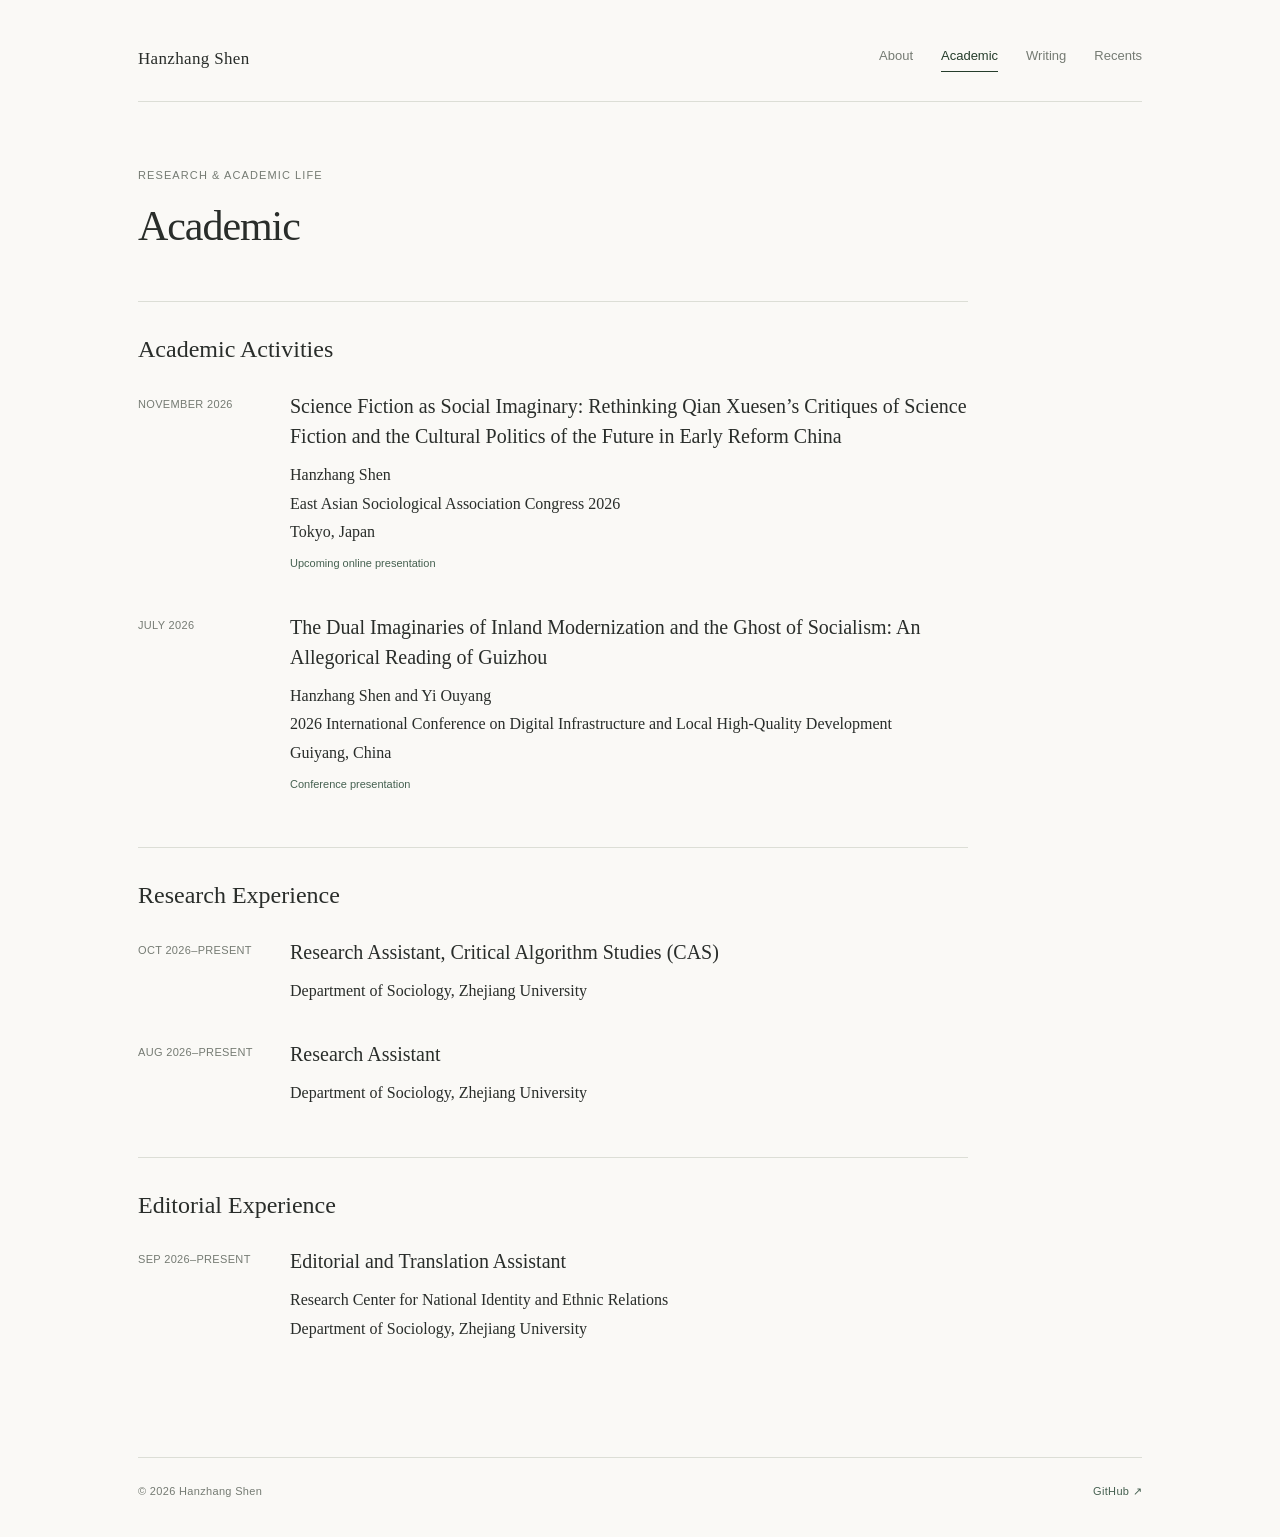
==== academic.html @ 172d1f23 "Add personal academic website with portrait, academic activities, writing and recents" ====
<!doctype html><html lang="en"><head><meta charset="utf-8"><meta name="viewport" content="width=device-width,initial-scale=1"><meta name="description" content="Hanzhang Shen — sociology undergraduate at Zhejiang University. Research, writing, and notes on modern China."><title>Academic · Hanzhang Shen</title><link rel="stylesheet" href="assets/style.css"></head><body><a class="skip" href="#main">Skip to content</a><div class="wrap"><header><a class="brand" href="index.html">Hanzhang Shen</a><nav aria-label="Main navigation"><a href="index.html">About</a><a href="academic.html" aria-current="page">Academic</a><a href="writing.html">Writing</a><a href="recents.html">Recents</a></nav></header><main id="main"><div class="content"><p class="eyebrow">Research &amp; academic life</p><h1>Academic</h1><section class="section" id="activities"><h2>Academic Activities</h2><article class="entry"><div class="meta">NOVEMBER 2026</div><div><h3>Science Fiction as Social Imaginary: Rethinking Qian Xuesen’s Critiques of Science Fiction and the Cultural Politics of the Future in Early Reform China</h3><p>Hanzhang Shen</p><p>East Asian Sociological Association Congress 2026<br>Tokyo, Japan</p><span class="tag">Upcoming online presentation</span></div></article><article class="entry"><div class="meta">JULY 2026</div><div><h3>The Dual Imaginaries of Inland Modernization and the Ghost of Socialism: An Allegorical Reading of Guizhou</h3><p>Hanzhang Shen and Yi Ouyang</p><p>2026 International Conference on Digital Infrastructure and Local High-Quality Development<br>Guiyang, China</p><span class="tag">Conference presentation</span></div></article></section><section class="section"><h2>Research Experience</h2><article class="entry"><div class="meta">OCT 2026–PRESENT</div><div><h3>Research Assistant, Critical Algorithm Studies (CAS)</h3><p>Department of Sociology, Zhejiang University</p></div></article><article class="entry"><div class="meta">AUG 2026–PRESENT</div><div><h3>Research Assistant</h3><p>Department of Sociology, Zhejiang University</p></div></article></section><section class="section"><h2>Editorial Experience</h2><article class="entry"><div class="meta">SEP 2026–PRESENT</div><div><h3>Editorial and Translation Assistant</h3><p>Research Center for National Identity and Ethnic Relations<br>Department of Sociology, Zhejiang University</p></div></article></section></div></main><footer><span>© 2026 Hanzhang Shen</span><a href="https://github.com/hanzhangshen">GitHub ↗</a></footer></div></body></html>
---- assets/style.css ----
*{box-sizing:border-box}html{scroll-behavior:smooth}body{margin:0;background:#faf9f6;color:#292d2a;font-family:Georgia,"Times New Roman",serif;font-size:17px;line-height:1.78}a{color:#456050;text-underline-offset:4px}a:hover{color:#192d20}a:focus-visible{outline:2px solid #456050;outline-offset:5px}.skip{position:absolute;top:-60px;left:20px;background:white;padding:8px}.skip:focus{top:10px}.wrap{max-width:1100px;margin:auto;padding:0 48px}header{padding:44px 0 27px;border-bottom:1px solid #dcded6;display:flex;justify-content:space-between;align-items:center;gap:24px}.brand{font-size:17px;text-decoration:none;color:#292d2a;letter-spacing:.02em}nav{display:flex;gap:28px;font:13px/1.5 Arial,sans-serif}nav a{text-decoration:none;color:#757b73}nav a[aria-current]{color:#253d2b;border-bottom:1px solid;padding-bottom:5px}main{padding:64px 0 80px;min-height:70vh}.eyebrow,.meta,.label,footer{font:11px/1.7 Arial,sans-serif;letter-spacing:.1em;color:#757b73}.eyebrow{text-transform:uppercase;margin:0 0 15px}h1{font-size:42px;line-height:1.25;font-weight:400;letter-spacing:-.025em;margin:0 0 28px}h1 .cn{font-family:"Songti SC","Noto Serif CJK SC",serif;font-size:36px;letter-spacing:.02em}h2{font-size:24px;line-height:1.4;font-weight:400;margin:0 0 24px}h3{font-size:20px;font-weight:400;line-height:1.5;margin:0 0 10px}p{margin:0 0 22px}.intro{display:grid;grid-template-columns:254px minmax(0,1fr);gap:54px;align-items:start}.portrait{width:254px;height:340px;object-fit:cover;object-position:50% 73%;display:block}.portrait-note{margin-top:15px;font:11px/1.8 Arial,sans-serif;color:#737b70}.intro-text{max-width:670px}.intro-text p{font-size:16px}.lead{font-size:19px!important}.section{margin-top:49px;padding-top:31px;border-top:1px solid #dcded6}.interests{list-style:none;padding:0;margin:0}.interests li{padding:5px 0;font-size:16px}.interests li:before{content:"—";color:#8b9685;margin-right:13px}.news-item,.entry{display:grid;grid-template-columns:128px 1fr;gap:24px}.news-item .meta{padding-top:5px}.news-item p{font-size:16px}.entry{margin-bottom:34px}.entry p{font-size:16px;margin:0}.entry .meta{padding-top:4px;letter-spacing:.03em}.tag{display:inline-block;font:11px/1.6 Arial,sans-serif;color:#456050;margin-top:9px}.content{max-width:830px}.page-intro{max-width:570px;color:#687164}.empty{padding:38px 0 70px;color:#7b8178;font-size:16px}footer{border-top:1px solid #dcded6;padding:24px 0 36px;display:flex;justify-content:space-between;gap:20px;letter-spacing:.03em}footer a{text-decoration:none}@media(max-width:760px){.wrap{padding:0 25px}header{padding-top:25px;align-items:flex-start;flex-direction:column;gap:20px}nav{gap:27px}main{padding-top:38px}.intro{grid-template-columns:1fr;gap:30px}.intro aside{grid-row:1}.portrait{width:160px;height:195px}.portrait-note{display:block}h1{font-size:32px}h1 .cn{font-size:30px}.news-item,.entry{grid-template-columns:1fr;gap:7px}.section{margin-top:35px}footer{flex-wrap:wrap}.intro-text p{font-size:16px}}@media(prefers-reduced-motion:reduce){html{scroll-behavior:auto}}
.profile-interests{margin-top:26px}.profile-interests h2{font:14px/1.5 Arial,sans-serif;margin-bottom:12px}.profile-interests .interests li{font:12px/1.75 Arial,sans-serif;padding:0 0 12px;color:#626c61}.profile-interests .interests li:before{content:none}.portrait-note{font-size:12px;margin-bottom:0}.portrait-note a{text-decoration:none}.profile{min-width:0}@media(max-width:760px){.profile{max-width:340px}.profile-interests{margin-top:20px}}
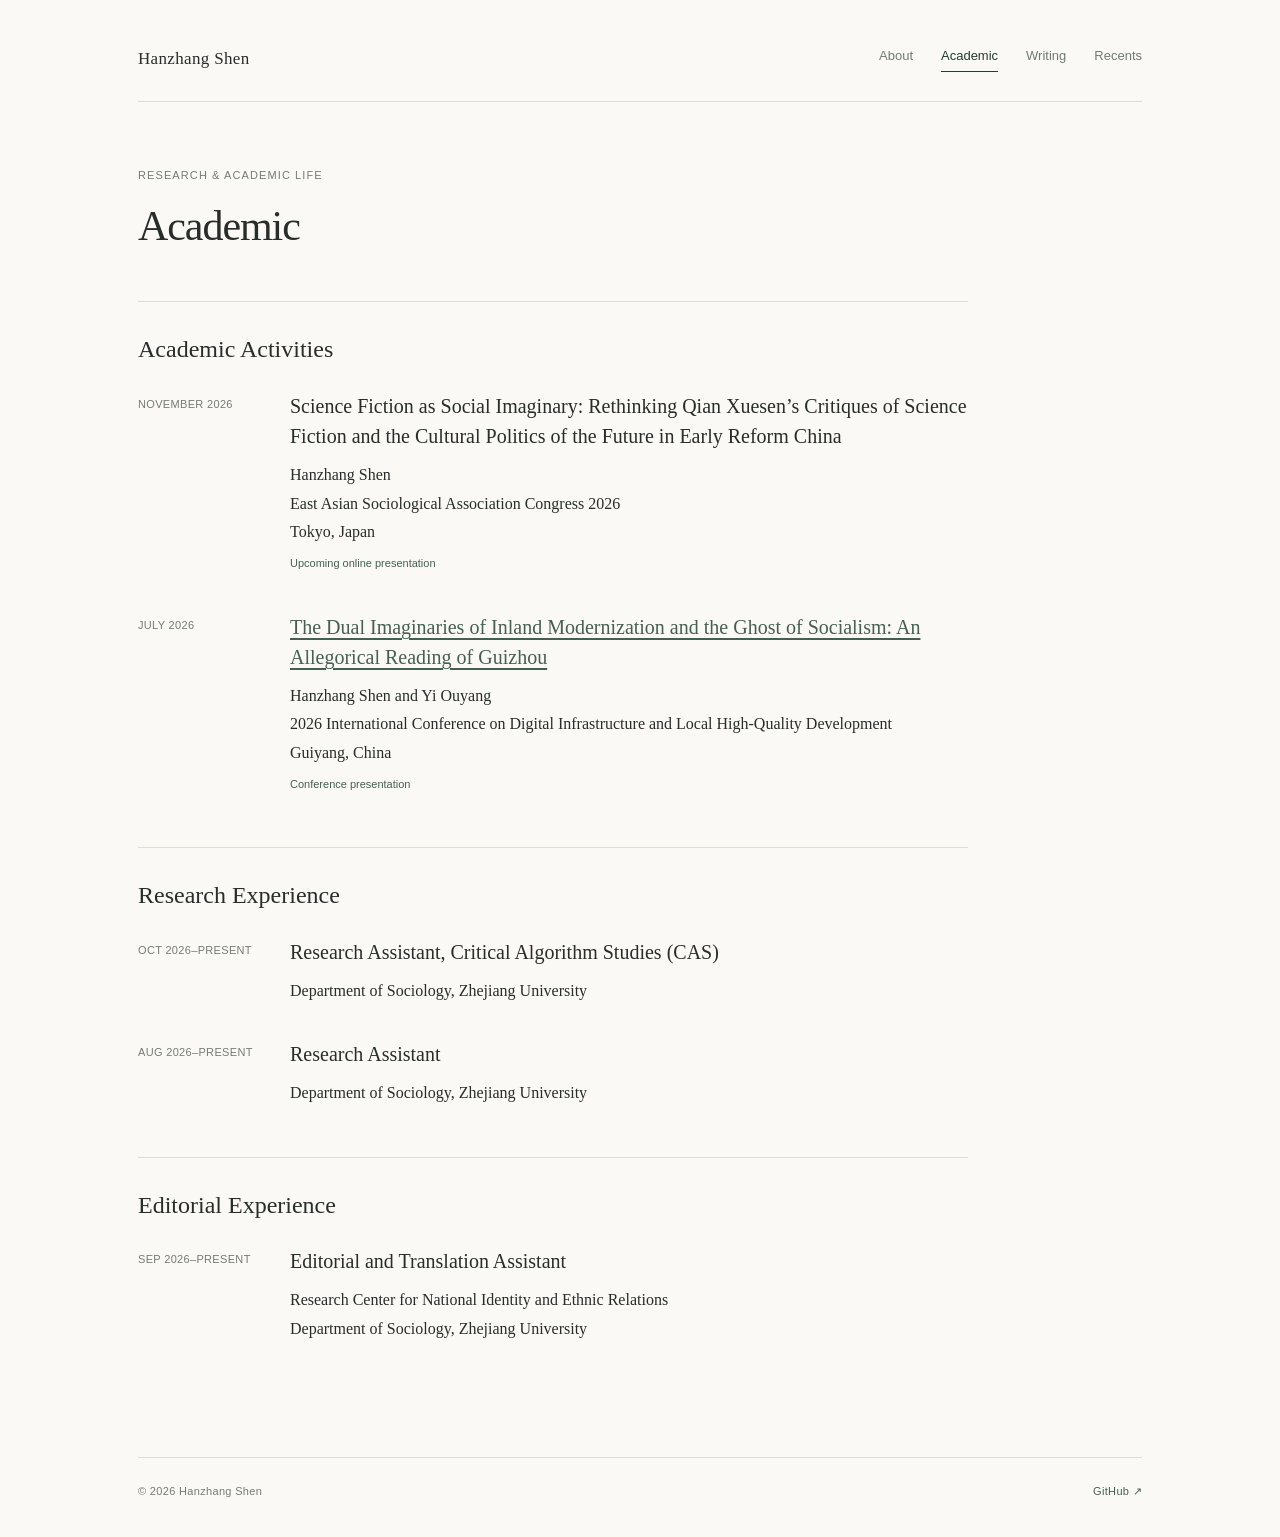
==== commit 8f72e31e: "Link Guizhou conference presentation to its overview" ====
--- a/academic.html
+++ b/academic.html
@@ -1 +1 @@
-<!doctype html><html lang="en"><head><meta charset="utf-8"><meta name="viewport" content="width=device-width,initial-scale=1"><meta name="description" content="Hanzhang Shen — sociology undergraduate at Zhejiang University. Research, writing, and notes on modern China."><title>Academic · Hanzhang Shen</title><link rel="stylesheet" href="assets/style.css"></head><body><a class="skip" href="#main">Skip to content</a><div class="wrap"><header><a class="brand" href="index.html">Hanzhang Shen</a><nav aria-label="Main navigation"><a href="index.html">About</a><a href="academic.html" aria-current="page">Academic</a><a href="writing.html">Writing</a><a href="recents.html">Recents</a></nav></header><main id="main"><div class="content"><p class="eyebrow">Research &amp; academic life</p><h1>Academic</h1><section class="section" id="activities"><h2>Academic Activities</h2><article class="entry"><div class="meta">NOVEMBER 2026</div><div><h3>Science Fiction as Social Imaginary: Rethinking Qian Xuesen’s Critiques of Science Fiction and the Cultural Politics of the Future in Early Reform China</h3><p>Hanzhang Shen</p><p>East Asian Sociological Association Congress 2026<br>Tokyo, Japan</p><span class="tag">Upcoming online presentation</span></div></article><article class="entry"><div class="meta">JULY 2026</div><div><h3>The Dual Imaginaries of Inland Modernization and the Ghost of Socialism: An Allegorical Reading of Guizhou</h3><p>Hanzhang Shen and Yi Ouyang</p><p>2026 International Conference on Digital Infrastructure and Local High-Quality Development<br>Guiyang, China</p><span class="tag">Conference presentation</span></div></article></section><section class="section"><h2>Research Experience</h2><article class="entry"><div class="meta">OCT 2026–PRESENT</div><div><h3>Research Assistant, Critical Algorithm Studies (CAS)</h3><p>Department of Sociology, Zhejiang University</p></div></article><article class="entry"><div class="meta">AUG 2026–PRESENT</div><div><h3>Research Assistant</h3><p>Department of Sociology, Zhejiang University</p></div></article></section><section class="section"><h2>Editorial Experience</h2><article class="entry"><div class="meta">SEP 2026–PRESENT</div><div><h3>Editorial and Translation Assistant</h3><p>Research Center for National Identity and Ethnic Relations<br>Department of Sociology, Zhejiang University</p></div></article></section></div></main><footer><span>© 2026 Hanzhang Shen</span><a href="https://github.com/hanzhangshen">GitHub ↗</a></footer></div></body></html>+<!doctype html><html lang="en"><head><meta charset="utf-8"><meta name="viewport" content="width=device-width,initial-scale=1"><meta name="description" content="Hanzhang Shen — sociology undergraduate at Zhejiang University. Research, writing, and notes on modern China."><title>Academic · Hanzhang Shen</title><link rel="stylesheet" href="assets/style.css"></head><body><a class="skip" href="#main">Skip to content</a><div class="wrap"><header><a class="brand" href="index.html">Hanzhang Shen</a><nav aria-label="Main navigation"><a href="index.html">About</a><a href="academic.html" aria-current="page">Academic</a><a href="writing.html">Writing</a><a href="recents.html">Recents</a></nav></header><main id="main"><div class="content"><p class="eyebrow">Research &amp; academic life</p><h1>Academic</h1><section class="section" id="activities"><h2>Academic Activities</h2><article class="entry"><div class="meta">NOVEMBER 2026</div><div><h3>Science Fiction as Social Imaginary: Rethinking Qian Xuesen’s Critiques of Science Fiction and the Cultural Politics of the Future in Early Reform China</h3><p>Hanzhang Shen</p><p>East Asian Sociological Association Congress 2026<br>Tokyo, Japan</p><span class="tag">Upcoming online presentation</span></div></article><article class="entry"><div class="meta">JULY 2026</div><div><h3><a href="guizhou-infrastructure.html">The Dual Imaginaries of Inland Modernization and the Ghost of Socialism: An Allegorical Reading of Guizhou</a></h3><p>Hanzhang Shen and Yi Ouyang</p><p>2026 International Conference on Digital Infrastructure and Local High-Quality Development<br>Guiyang, China</p><span class="tag">Conference presentation</span></div></article></section><section class="section"><h2>Research Experience</h2><article class="entry"><div class="meta">OCT 2026–PRESENT</div><div><h3>Research Assistant, Critical Algorithm Studies (CAS)</h3><p>Department of Sociology, Zhejiang University</p></div></article><article class="entry"><div class="meta">AUG 2026–PRESENT</div><div><h3>Research Assistant</h3><p>Department of Sociology, Zhejiang University</p></div></article></section><section class="section"><h2>Editorial Experience</h2><article class="entry"><div class="meta">SEP 2026–PRESENT</div><div><h3>Editorial and Translation Assistant</h3><p>Research Center for National Identity and Ethnic Relations<br>Department of Sociology, Zhejiang University</p></div></article></section></div></main><footer><span>© 2026 Hanzhang Shen</span><a href="https://github.com/hanzhangshen">GitHub ↗</a></footer></div></body></html>
